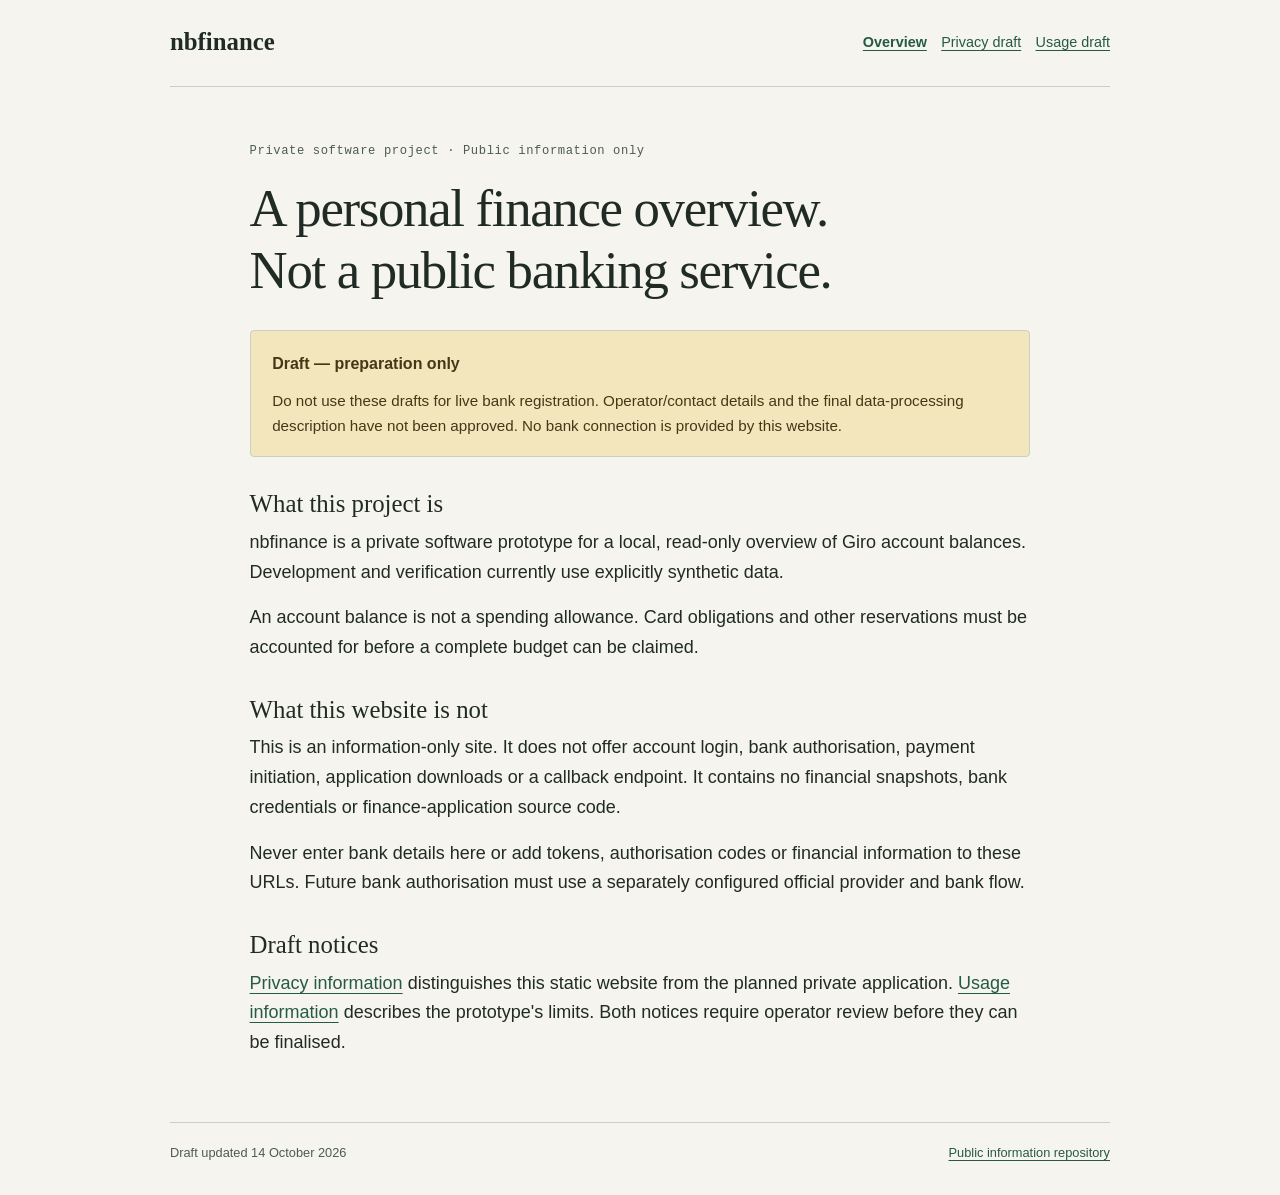
==== index.html @ 38442056 "docs: publish draft information-only site [verified]" ====
<!doctype html>
<html lang="en">
<head>
  <meta charset="utf-8">
  <meta name="viewport" content="width=device-width, initial-scale=1">
  <meta name="description" content="Draft information about the private nbfinance software project. No banking service is hosted here.">
  <meta name="referrer" content="no-referrer">
  <meta http-equiv="Content-Security-Policy" content="default-src 'none'; style-src 'self'; img-src 'self'; base-uri 'none'; form-action 'none'; frame-src 'none'; object-src 'none'">
  <title>nbfinance · Project information</title>
  <link rel="stylesheet" href="styles.css">
</head>
<body>
  <a class="skip" href="#main">Skip to content</a>
  <header><a class="wordmark" href="index.html">nbfinance</a><nav aria-label="Main navigation"><a href="index.html" aria-current="page">Overview</a><a href="privacy.html">Privacy draft</a><a href="terms.html">Usage draft</a></nav></header>
  <main id="main">
    <p class="eyebrow">Private software project · Public information only</p>
    <h1>A personal finance overview.<br>Not a public banking service.</h1>
    <aside class="notice" aria-label="Draft status"><strong>Draft — preparation only</strong><p>Do not use these drafts for live bank registration. Operator/contact details and the final data-processing description have not been approved. No bank connection is provided by this website.</p></aside>
    <section><h2>What this project is</h2><p>nbfinance is a private software prototype for a local, read-only overview of Giro account balances. Development and verification currently use explicitly synthetic data.</p><p>An account balance is not a spending allowance. Card obligations and other reservations must be accounted for before a complete budget can be claimed.</p></section>
    <section><h2>What this website is not</h2><p>This is an information-only site. It does not offer account login, bank authorisation, payment initiation, application downloads or a callback endpoint. It contains no financial snapshots, bank credentials or finance-application source code.</p><p>Never enter bank details here or add tokens, authorisation codes or financial information to these URLs. Future bank authorisation must use a separately configured official provider and bank flow.</p></section>
    <section><h2>Draft notices</h2><p><a href="privacy.html">Privacy information</a> distinguishes this static website from the planned private application. <a href="terms.html">Usage information</a> describes the prototype's limits. Both notices require operator review before they can be finalised.</p></section>
  </main>
  <footer><span>Draft updated 14 October 2026</span><a href="https://github.com/nerdislb/nbfinance-info" rel="noopener noreferrer">Public information repository</a></footer>
</body>
</html>
---- styles.css ----
:root { color-scheme: light dark; --paper: #f6f4ee; --ink: #202b25; --muted: #4b5c52; --line: #c8d0c8; --accent: #255b42; --notice: #f3e6bd; --notice-ink: #463716; }
* { box-sizing: border-box; }
body { margin: 0; background: var(--paper); color: var(--ink); font-family: Arial, Helvetica, sans-serif; font-size: 18px; line-height: 1.65; }
a { color: var(--accent); text-underline-offset: .22em; overflow-wrap: anywhere; }
a:hover { text-decoration-thickness: 2px; }
a:focus-visible { outline: 3px solid var(--accent); outline-offset: 5px; }
header, main, footer { width: min(100% - 3rem, 940px); margin-inline: auto; }
header { padding-block: 1.3rem; border-bottom: 1px solid var(--line); display: flex; align-items: center; justify-content: space-between; gap: 1rem; flex-wrap: wrap; }
.wordmark { font-family: Georgia, 'Times New Roman', serif; font-size: 1.55rem; font-weight: bold; color: var(--ink); text-decoration: none; }
nav { display: flex; gap: .9rem; flex-wrap: wrap; }
nav a { min-height: 44px; display: inline-flex; align-items: center; font-size: .9rem; }
nav a[aria-current] { font-weight: bold; }
main { padding-block: 2.8rem 3rem; max-width: 78ch; }
.eyebrow { font-family: 'Courier New', monospace; font-size: .76rem; letter-spacing: .05em; color: var(--muted); }
h1, h2 { font-family: Georgia, 'Times New Roman', serif; font-weight: normal; line-height: 1.18; }
h1 { font-size: clamp(2.1rem, 5vw, 3.3rem); letter-spacing: -.025em; margin: .8rem 0 1.8rem; }
h2 { font-size: 1.55rem; margin: 0 0 .6rem; }
p { margin: .6rem 0 1rem; }
section { margin-top: 2rem; }
.notice { padding: 1.1rem 1.35rem; background: var(--notice); color: var(--notice-ink); border: 1px solid var(--line); border-radius: 4px; }
.notice strong { font-size: 1rem; }
.notice p { font-size: .95rem; margin-bottom: 0; }
footer { padding-block: 1.2rem 2rem; border-top: 1px solid var(--line); color: var(--muted); display: flex; gap: 1rem; justify-content: space-between; flex-wrap: wrap; font-size: .8rem; }
.skip { position: absolute; left: -9999px; }
.skip:focus { left: 1rem; top: .5rem; padding: .5rem; background: var(--paper); z-index: 1; }
@media (prefers-color-scheme: dark) { :root { --paper: #19221d; --ink: #e9eee7; --muted: #b4c3b8; --line: #43554a; --accent: #a9d7b7; --notice: #443b23; --notice-ink: #f4e4b9; } }
@media (max-width: 520px) { body { font-size: 16px; } header, main, footer { width: calc(100% - 2rem); } main { padding-top: 2rem; } nav { gap: .75rem; } .notice { padding: 1rem; } }
@media print { :root { --paper: white; --ink: black; --muted: #333; --accent: black; --notice: white; --notice-ink: black; } body { font-size: 12pt; } header, main, footer { width: 100%; } .skip { display: none; } }
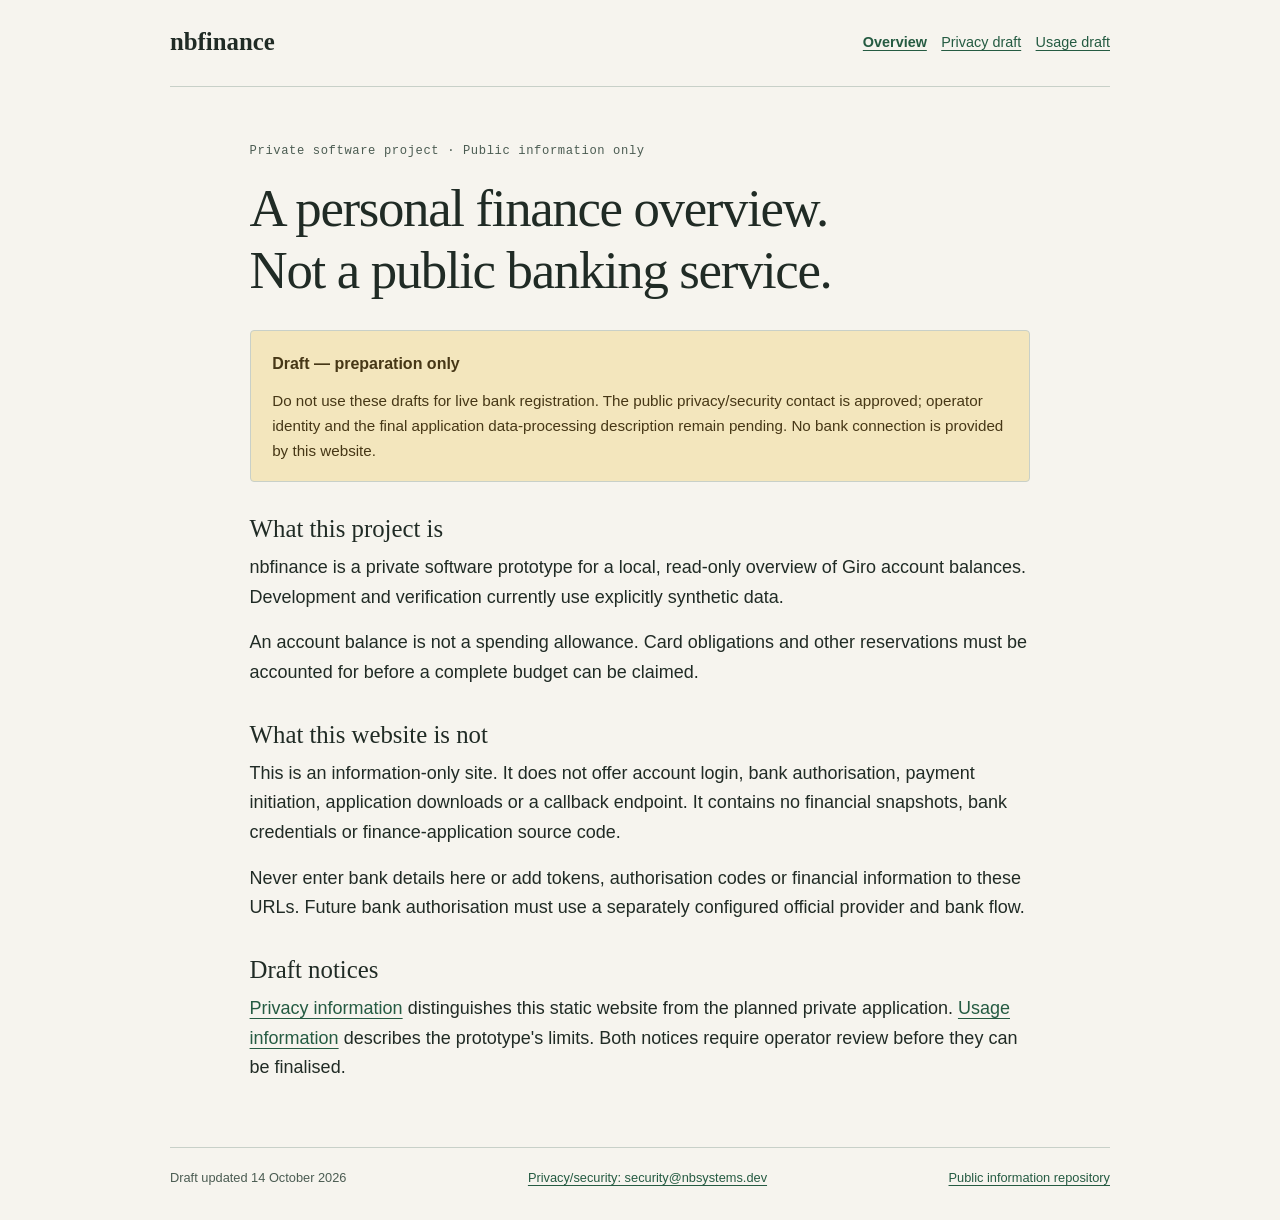
==== commit 6453eb4e: "docs: publish approved privacy and security contact" ====
--- a/index.html
+++ b/index.html
@@ -15,11 +15,11 @@
   <main id="main">
     <p class="eyebrow">Private software project · Public information only</p>
     <h1>A personal finance overview.<br>Not a public banking service.</h1>
-    <aside class="notice" aria-label="Draft status"><strong>Draft — preparation only</strong><p>Do not use these drafts for live bank registration. Operator/contact details and the final data-processing description have not been approved. No bank connection is provided by this website.</p></aside>
+    <aside class="notice" aria-label="Draft status"><strong>Draft — preparation only</strong><p>Do not use these drafts for live bank registration. The public privacy/security contact is approved; operator identity and the final application data-processing description remain pending. No bank connection is provided by this website.</p></aside>
     <section><h2>What this project is</h2><p>nbfinance is a private software prototype for a local, read-only overview of Giro account balances. Development and verification currently use explicitly synthetic data.</p><p>An account balance is not a spending allowance. Card obligations and other reservations must be accounted for before a complete budget can be claimed.</p></section>
     <section><h2>What this website is not</h2><p>This is an information-only site. It does not offer account login, bank authorisation, payment initiation, application downloads or a callback endpoint. It contains no financial snapshots, bank credentials or finance-application source code.</p><p>Never enter bank details here or add tokens, authorisation codes or financial information to these URLs. Future bank authorisation must use a separately configured official provider and bank flow.</p></section>
     <section><h2>Draft notices</h2><p><a href="privacy.html">Privacy information</a> distinguishes this static website from the planned private application. <a href="terms.html">Usage information</a> describes the prototype's limits. Both notices require operator review before they can be finalised.</p></section>
   </main>
-  <footer><span>Draft updated 14 October 2026</span><a href="https://github.com/nerdislb/nbfinance-info" rel="noopener noreferrer">Public information repository</a></footer>
+  <footer><span>Draft updated 14 October 2026</span><a href="mailto:security@nbsystems.dev">Privacy/security: security@nbsystems.dev</a><a href="https://github.com/nerdislb/nbfinance-info" rel="noopener noreferrer">Public information repository</a></footer>
 </body>
 </html>
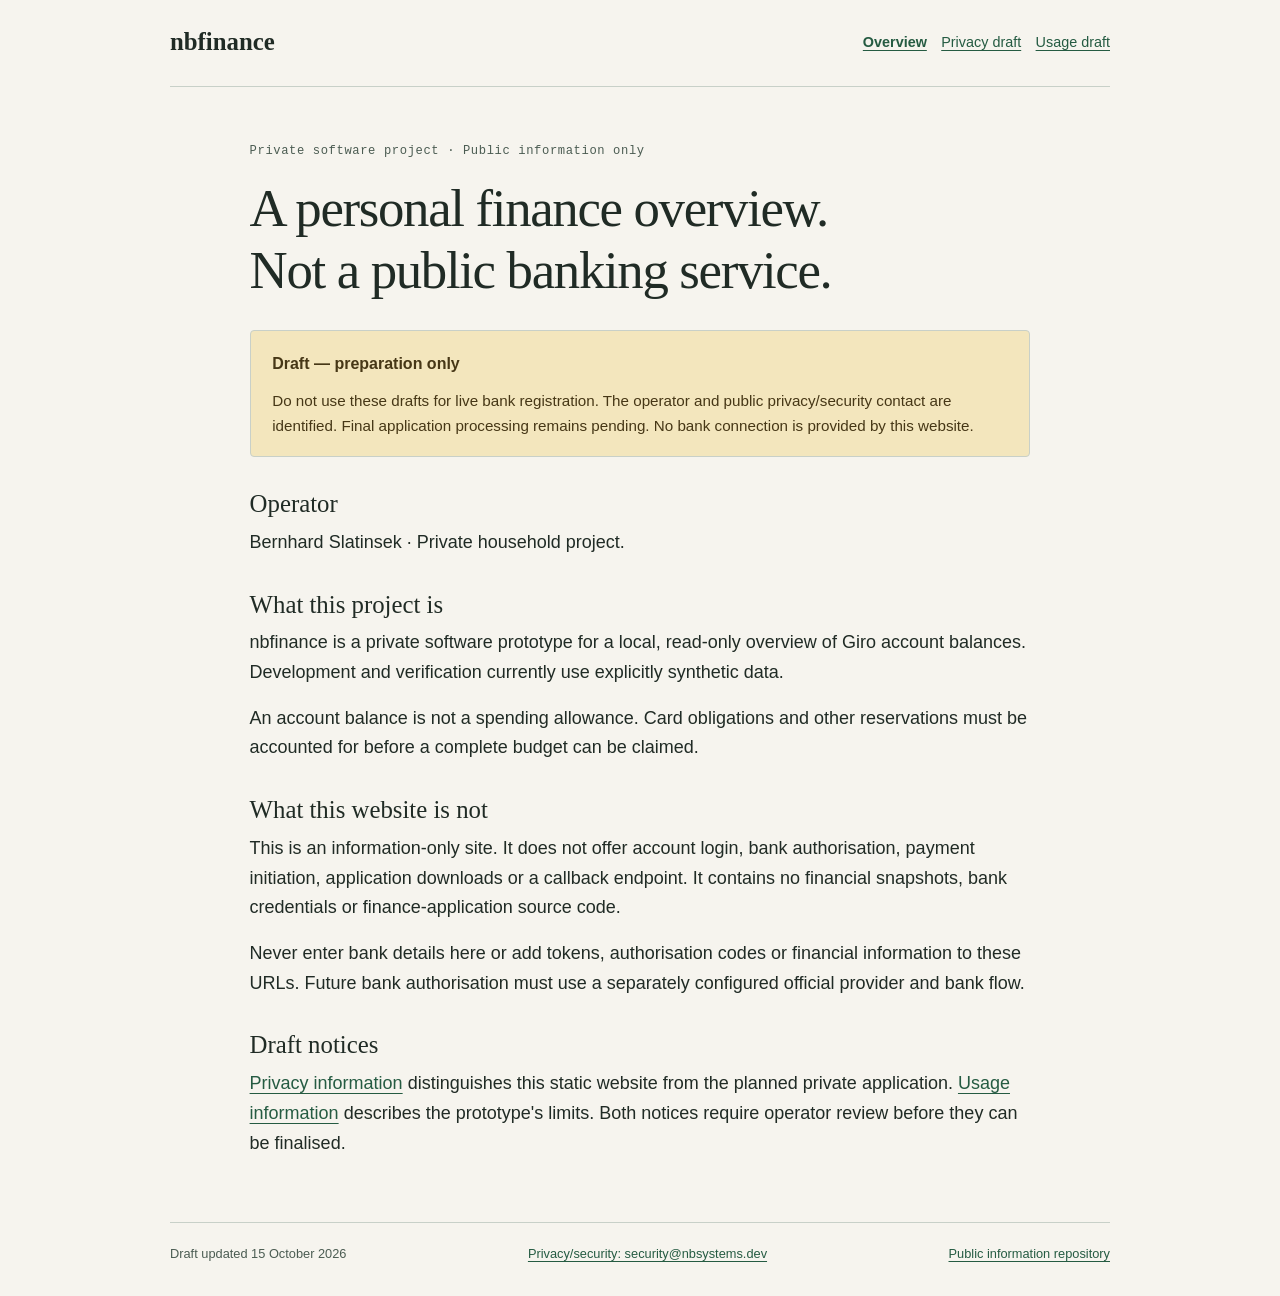
==== commit 7d178490: "docs: publish approved private-project operator name" ====
--- a/index.html
+++ b/index.html
@@ -15,11 +15,12 @@
   <main id="main">
     <p class="eyebrow">Private software project · Public information only</p>
     <h1>A personal finance overview.<br>Not a public banking service.</h1>
-    <aside class="notice" aria-label="Draft status"><strong>Draft — preparation only</strong><p>Do not use these drafts for live bank registration. The public privacy/security contact is approved; operator identity and the final application data-processing description remain pending. No bank connection is provided by this website.</p></aside>
+    <aside class="notice" aria-label="Draft status"><strong>Draft — preparation only</strong><p>Do not use these drafts for live bank registration. The operator and public privacy/security contact are identified. Final application processing remains pending. No bank connection is provided by this website.</p></aside>
+    <section><h2>Operator</h2><p>Bernhard Slatinsek · Private household project.</p></section>
     <section><h2>What this project is</h2><p>nbfinance is a private software prototype for a local, read-only overview of Giro account balances. Development and verification currently use explicitly synthetic data.</p><p>An account balance is not a spending allowance. Card obligations and other reservations must be accounted for before a complete budget can be claimed.</p></section>
     <section><h2>What this website is not</h2><p>This is an information-only site. It does not offer account login, bank authorisation, payment initiation, application downloads or a callback endpoint. It contains no financial snapshots, bank credentials or finance-application source code.</p><p>Never enter bank details here or add tokens, authorisation codes or financial information to these URLs. Future bank authorisation must use a separately configured official provider and bank flow.</p></section>
     <section><h2>Draft notices</h2><p><a href="privacy.html">Privacy information</a> distinguishes this static website from the planned private application. <a href="terms.html">Usage information</a> describes the prototype's limits. Both notices require operator review before they can be finalised.</p></section>
   </main>
-  <footer><span>Draft updated 14 October 2026</span><a href="mailto:security@nbsystems.dev">Privacy/security: security@nbsystems.dev</a><a href="https://github.com/nerdislb/nbfinance-info" rel="noopener noreferrer">Public information repository</a></footer>
+  <footer><span>Draft updated 15 October 2026</span><a href="mailto:security@nbsystems.dev">Privacy/security: security@nbsystems.dev</a><a href="https://github.com/nerdislb/nbfinance-info" rel="noopener noreferrer">Public information repository</a></footer>
 </body>
 </html>
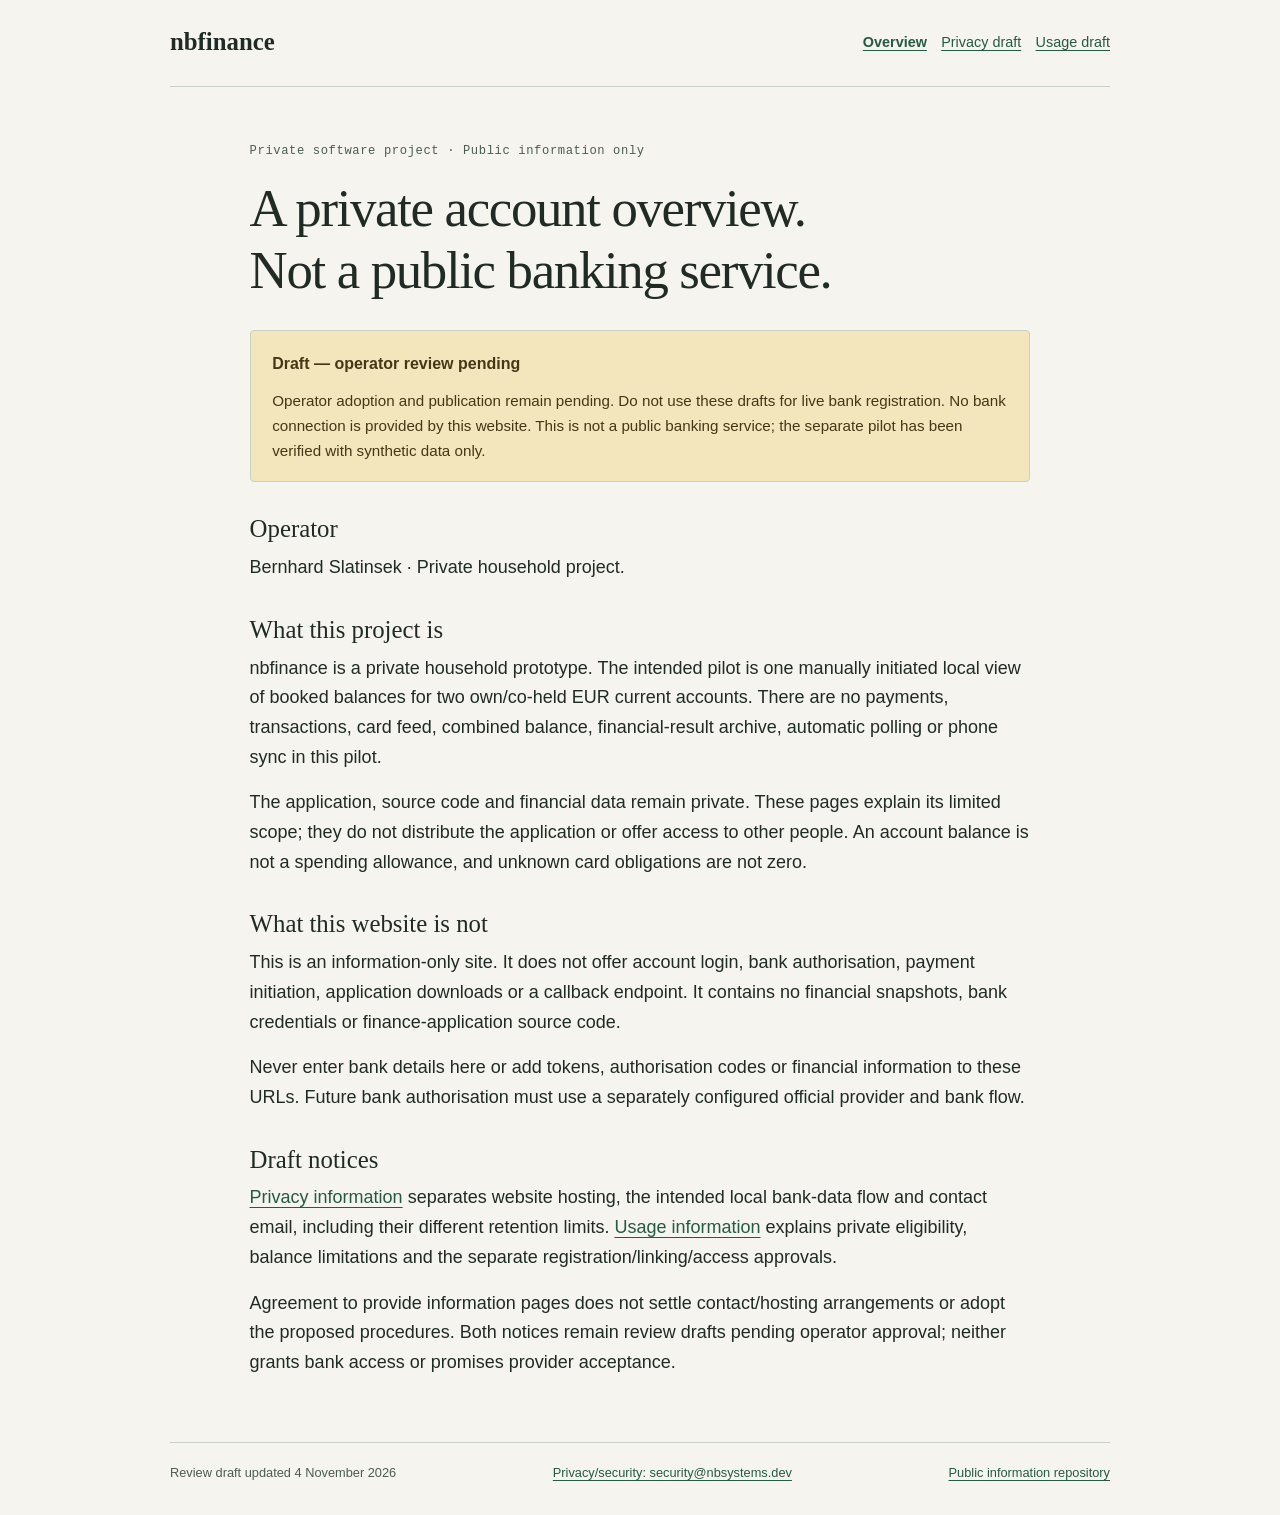
==== commit 191c88e2: "docs: prepare private-pilot information page drafts" ====
--- a/index.html
+++ b/index.html
@@ -3,7 +3,7 @@
 <head>
   <meta charset="utf-8">
   <meta name="viewport" content="width=device-width, initial-scale=1">
-  <meta name="description" content="Draft information about the private nbfinance software project. No banking service is hosted here.">
+  <meta name="description" content="Information-page review drafts for nbfinance's private two-account balance pilot. The application and financial data remain private.">
   <meta name="referrer" content="no-referrer">
   <meta http-equiv="Content-Security-Policy" content="default-src 'none'; style-src 'self'; img-src 'self'; base-uri 'none'; form-action 'none'; frame-src 'none'; object-src 'none'">
   <title>nbfinance · Project information</title>
@@ -14,13 +14,13 @@
   <header><a class="wordmark" href="index.html">nbfinance</a><nav aria-label="Main navigation"><a href="index.html" aria-current="page">Overview</a><a href="privacy.html">Privacy draft</a><a href="terms.html">Usage draft</a></nav></header>
   <main id="main">
     <p class="eyebrow">Private software project · Public information only</p>
-    <h1>A personal finance overview.<br>Not a public banking service.</h1>
-    <aside class="notice" aria-label="Draft status"><strong>Draft — preparation only</strong><p>Do not use these drafts for live bank registration. The operator and public privacy/security contact are identified. Final application processing remains pending. No bank connection is provided by this website.</p></aside>
+    <h1>A private account overview.<br>Not a public banking service.</h1>
+    <aside class="notice" aria-label="Draft status"><strong>Draft — operator review pending</strong><p>Operator adoption and publication remain pending. Do not use these drafts for live bank registration. No bank connection is provided by this website. This is not a public banking service; the separate pilot has been verified with synthetic data only.</p></aside>
     <section><h2>Operator</h2><p>Bernhard Slatinsek · Private household project.</p></section>
-    <section><h2>What this project is</h2><p>nbfinance is a private software prototype for a local, read-only overview of Giro account balances. Development and verification currently use explicitly synthetic data.</p><p>An account balance is not a spending allowance. Card obligations and other reservations must be accounted for before a complete budget can be claimed.</p></section>
+    <section><h2>What this project is</h2><p>nbfinance is a private household prototype. The intended pilot is one manually initiated local view of booked balances for two own/co-held EUR current accounts. There are no payments, transactions, card feed, combined balance, financial-result archive, automatic polling or phone sync in this pilot.</p><p>The application, source code and financial data remain private. These pages explain its limited scope; they do not distribute the application or offer access to other people. An account balance is not a spending allowance, and unknown card obligations are not zero.</p></section>
     <section><h2>What this website is not</h2><p>This is an information-only site. It does not offer account login, bank authorisation, payment initiation, application downloads or a callback endpoint. It contains no financial snapshots, bank credentials or finance-application source code.</p><p>Never enter bank details here or add tokens, authorisation codes or financial information to these URLs. Future bank authorisation must use a separately configured official provider and bank flow.</p></section>
-    <section><h2>Draft notices</h2><p><a href="privacy.html">Privacy information</a> distinguishes this static website from the planned private application. <a href="terms.html">Usage information</a> describes the prototype's limits. Both notices require operator review before they can be finalised.</p></section>
+    <section><h2>Draft notices</h2><p><a href="privacy.html">Privacy information</a> separates website hosting, the intended local bank-data flow and contact email, including their different retention limits. <a href="terms.html">Usage information</a> explains private eligibility, balance limitations and the separate registration/linking/access approvals.</p><p>Agreement to provide information pages does not settle contact/hosting arrangements or adopt the proposed procedures. Both notices remain review drafts pending operator approval; neither grants bank access or promises provider acceptance.</p></section>
   </main>
-  <footer><span>Draft updated 15 October 2026</span><a href="mailto:security@nbsystems.dev">Privacy/security: security@nbsystems.dev</a><a href="https://github.com/nerdislb/nbfinance-info" rel="noopener noreferrer">Public information repository</a></footer>
+  <footer><span>Review draft updated 4 November 2026</span><a href="mailto:security@nbsystems.dev">Privacy/security: security@nbsystems.dev</a><a href="https://github.com/nerdislb/nbfinance-info" rel="noopener noreferrer">Public information repository</a></footer>
 </body>
 </html>
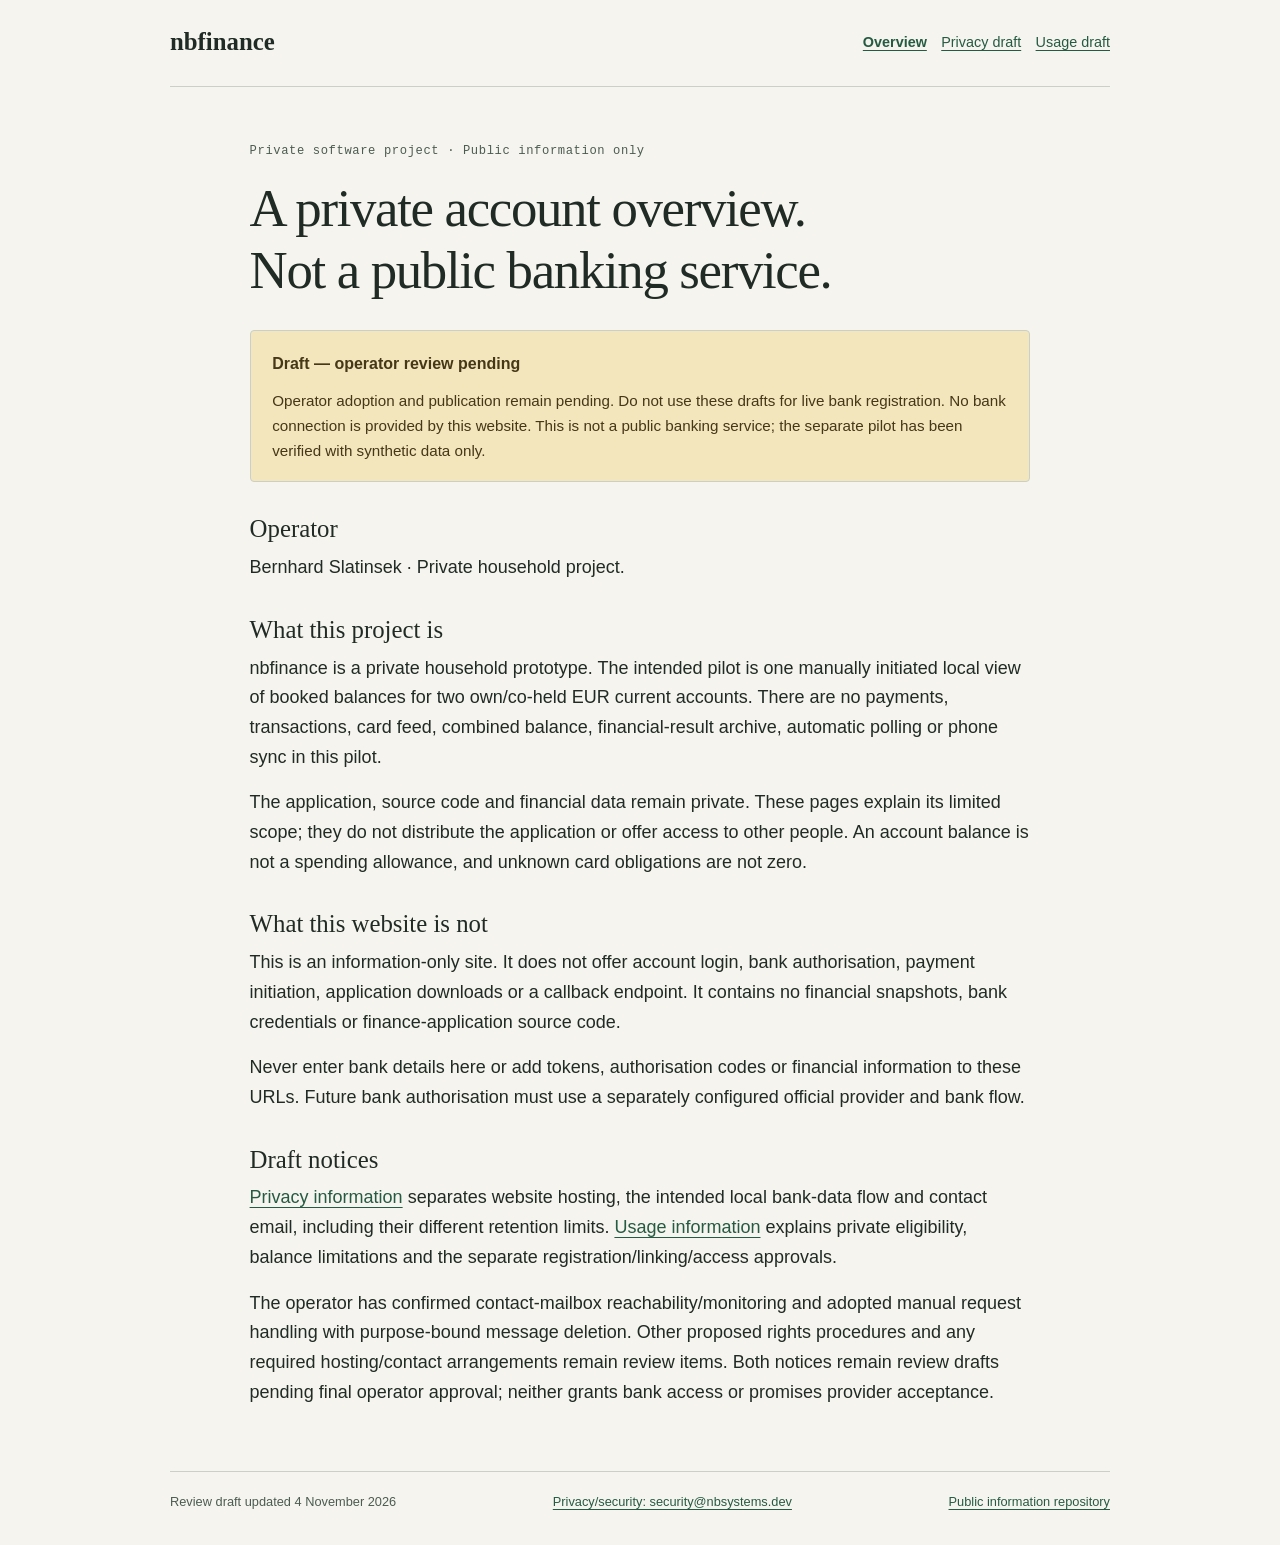
==== commit f17a832e: "docs: record confirmed contact handling" ====
--- a/index.html
+++ b/index.html
@@ -19,7 +19,7 @@
     <section><h2>Operator</h2><p>Bernhard Slatinsek · Private household project.</p></section>
     <section><h2>What this project is</h2><p>nbfinance is a private household prototype. The intended pilot is one manually initiated local view of booked balances for two own/co-held EUR current accounts. There are no payments, transactions, card feed, combined balance, financial-result archive, automatic polling or phone sync in this pilot.</p><p>The application, source code and financial data remain private. These pages explain its limited scope; they do not distribute the application or offer access to other people. An account balance is not a spending allowance, and unknown card obligations are not zero.</p></section>
     <section><h2>What this website is not</h2><p>This is an information-only site. It does not offer account login, bank authorisation, payment initiation, application downloads or a callback endpoint. It contains no financial snapshots, bank credentials or finance-application source code.</p><p>Never enter bank details here or add tokens, authorisation codes or financial information to these URLs. Future bank authorisation must use a separately configured official provider and bank flow.</p></section>
-    <section><h2>Draft notices</h2><p><a href="privacy.html">Privacy information</a> separates website hosting, the intended local bank-data flow and contact email, including their different retention limits. <a href="terms.html">Usage information</a> explains private eligibility, balance limitations and the separate registration/linking/access approvals.</p><p>Agreement to provide information pages does not settle contact/hosting arrangements or adopt the proposed procedures. Both notices remain review drafts pending operator approval; neither grants bank access or promises provider acceptance.</p></section>
+    <section><h2>Draft notices</h2><p><a href="privacy.html">Privacy information</a> separates website hosting, the intended local bank-data flow and contact email, including their different retention limits. <a href="terms.html">Usage information</a> explains private eligibility, balance limitations and the separate registration/linking/access approvals.</p><p>The operator has confirmed contact-mailbox reachability/monitoring and adopted manual request handling with purpose-bound message deletion. Other proposed rights procedures and any required hosting/contact arrangements remain review items. Both notices remain review drafts pending final operator approval; neither grants bank access or promises provider acceptance.</p></section>
   </main>
   <footer><span>Review draft updated 4 November 2026</span><a href="mailto:security@nbsystems.dev">Privacy/security: security@nbsystems.dev</a><a href="https://github.com/nerdislb/nbfinance-info" rel="noopener noreferrer">Public information repository</a></footer>
 </body>
